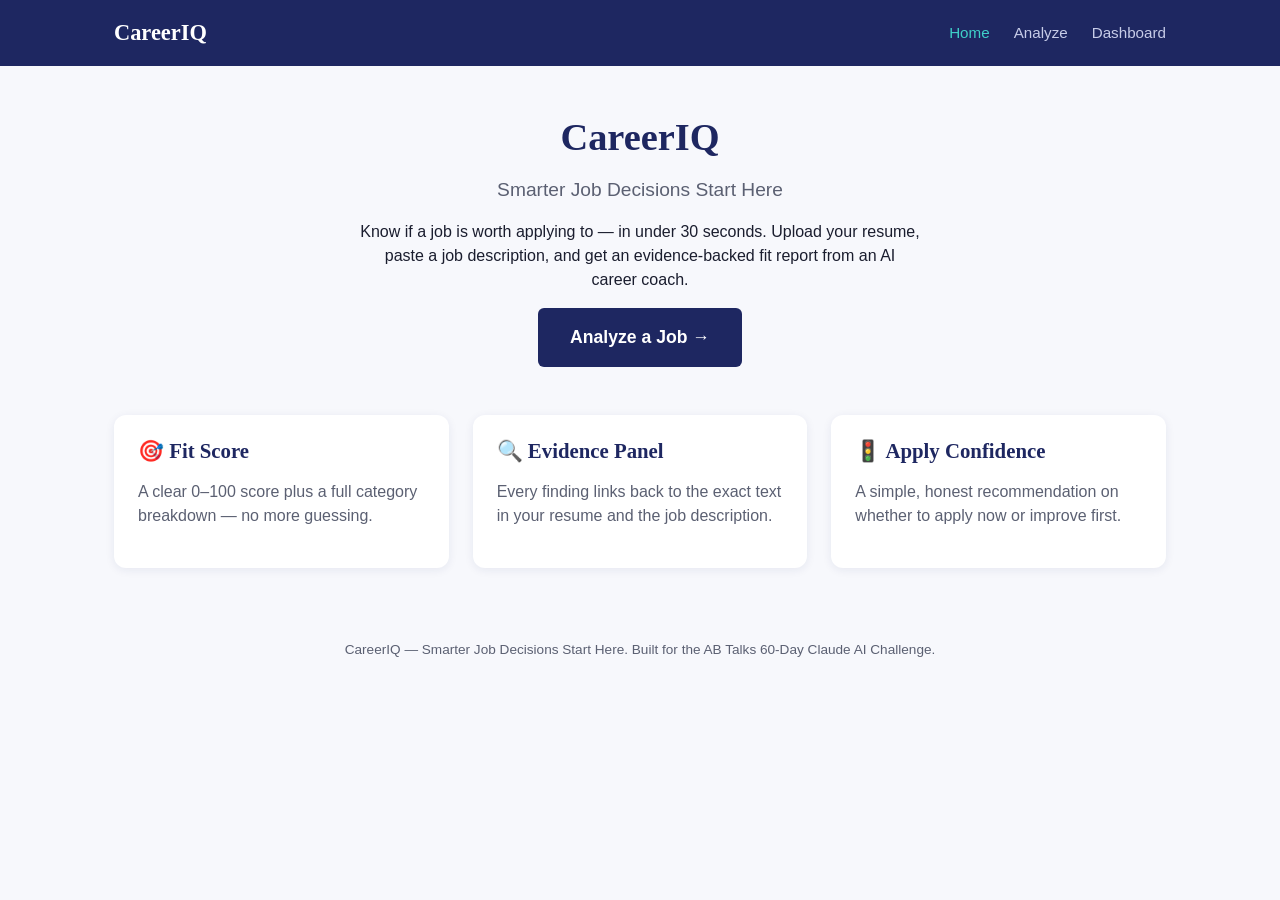
==== index.html @ c7f3021b "Day 3: environment setup, foundation code (design system + shared nav), verified local build" ====
<!DOCTYPE html>
<html lang="en">
<head>
  <meta charset="UTF-8" />
  <meta name="viewport" content="width=device-width, initial-scale=1.0" />
  <title>CareerIQ — Smarter Job Decisions Start Here</title>
  <link rel="stylesheet" href="css/styles.css" />
</head>
<body>

  <!-- Header/footer are injected automatically by js/app.js -->

  <main>
    <section class="section">
      <div class="container text-center">
        <h1>CareerIQ</h1>
        <p class="text-muted" style="font-size: 1.2rem;">Smarter Job Decisions Start Here</p>
        <p style="max-width: 560px; margin: var(--space-3) auto;">
          Know if a job is worth applying to — in under 30 seconds. Upload your resume,
          paste a job description, and get an evidence-backed fit report from an AI career coach.
        </p>
        <a href="analyze.html" class="btn btn-primary" style="font-size: 1.1rem; padding: var(--space-3) var(--space-5);">
          Analyze a Job &rarr;
        </a>
      </div>
    </section>

    <section class="section" style="padding-top: 0;">
      <div class="container">
        <div style="display: grid; grid-template-columns: repeat(auto-fit, minmax(220px, 1fr)); gap: var(--space-4);">
          <div class="card">
            <h3>🎯 Fit Score</h3>
            <p class="text-muted">A clear 0–100 score plus a full category breakdown — no more guessing.</p>
          </div>
          <div class="card">
            <h3>🔍 Evidence Panel</h3>
            <p class="text-muted">Every finding links back to the exact text in your resume and the job description.</p>
          </div>
          <div class="card">
            <h3>🚦 Apply Confidence</h3>
            <p class="text-muted">A simple, honest recommendation on whether to apply now or improve first.</p>
          </div>
        </div>
      </div>
    </section>
  </main>

  <script src="js/app.js"></script>
</body>
</html>
---- css/styles.css ----
/* =========================================================
   CareerIQ — Global Design System
   Single source of visual truth for all pages.
   ========================================================= */

/* ---------- 1. Design Tokens (CSS Variables) ---------- */
:root {
  /* Brand palette (matches PRD/Pitch Deck identity) */
  --color-navy: #1E2761;
  --color-navy-light: #2A3578;
  --color-cyan: #3FD0C9;
  --color-gold: #F9E795;
  --color-coral: #F96167;
  --color-orange: #F9A03F;

  /* Score / tier colors (used consistently across report, dashboard, compare) */
  --tier-green: #2FBF71;
  --tier-yellow: #F5C242;
  --tier-orange: #F9A03F;
  --tier-red: #E8544E;

  /* Neutrals */
  --color-white: #FFFFFF;
  --color-bg: #F7F8FC;
  --color-bg-alt: #EFF1F8;
  --color-border: #E1E4EE;
  --color-text: #1A1D2E;
  --color-text-muted: #5B6072;

  /* Typography */
  --font-heading: Georgia, 'Cambria', serif;
  --font-body: -apple-system, 'Segoe UI', Roboto, Helvetica, Arial, sans-serif;

  /* Spacing scale */
  --space-1: 4px;
  --space-2: 8px;
  --space-3: 16px;
  --space-4: 24px;
  --space-5: 32px;
  --space-6: 48px;

  /* Radii & shadows */
  --radius-sm: 6px;
  --radius-md: 12px;
  --radius-lg: 20px;
  --shadow-card: 0 2px 10px rgba(30, 39, 97, 0.08);
  --shadow-card-hover: 0 6px 20px rgba(30, 39, 97, 0.14);

  /* Motion */
  --transition-fast: 180ms ease;
}

/* ---------- 2. Reset & Base ---------- */
* {
  box-sizing: border-box;
}

html, body {
  margin: 0;
  padding: 0;
}

body {
  font-family: var(--font-body);
  background: var(--color-bg);
  color: var(--color-text);
  line-height: 1.5;
  -webkit-font-smoothing: antialiased;
}

h1, h2, h3, h4 {
  font-family: var(--font-heading);
  color: var(--color-navy);
  margin: 0 0 var(--space-3) 0;
  line-height: 1.2;
}

h1 { font-size: 2.4rem; }
h2 { font-size: 1.8rem; }
h3 { font-size: 1.3rem; }

p { margin: 0 0 var(--space-3) 0; }

a {
  color: var(--color-navy);
  text-decoration: none;
}

textarea, input {
  font-family: var(--font-body);
  font-size: 1rem;
}

/* ---------- 3. Layout Helpers ---------- */
.container {
  max-width: 1100px;
  margin: 0 auto;
  padding: 0 var(--space-4);
}

.section {
  padding: var(--space-6) 0;
}

/* ---------- 4. Navigation ---------- */
.site-header {
  background: var(--color-navy);
  padding: var(--space-3) 0;
}

.site-header .container {
  display: flex;
  align-items: center;
  justify-content: space-between;
}

.site-logo {
  color: var(--color-white);
  font-family: var(--font-heading);
  font-size: 1.4rem;
  font-weight: bold;
  text-decoration: none;
}

.site-nav {
  display: flex;
  gap: var(--space-4);
  list-style: none;
  margin: 0;
  padding: 0;
}

.site-nav a {
  color: #C7CCE8;
  font-size: 0.95rem;
  font-weight: 500;
  transition: color var(--transition-fast);
}

.site-nav a:hover,
.site-nav a.active {
  color: var(--color-cyan);
}

/* Mobile nav toggle (hidden by default, shown under 640px) */
.nav-toggle {
  display: none;
  background: none;
  border: none;
  color: var(--color-white);
  font-size: 1.5rem;
  cursor: pointer;
}

@media (max-width: 640px) {
  .nav-toggle { display: block; }

  .site-nav {
    display: none;
    flex-direction: column;
    gap: var(--space-2);
    position: absolute;
    top: 60px;
    right: var(--space-3);
    background: var(--color-navy-light);
    padding: var(--space-3);
    border-radius: var(--radius-sm);
  }

  .site-nav.open { display: flex; }
}

/* ---------- 5. Buttons ---------- */
.btn {
  display: inline-block;
  font-size: 1rem;
  font-weight: 600;
  padding: var(--space-2) var(--space-4);
  border-radius: var(--radius-sm);
  border: none;
  cursor: pointer;
  transition: transform var(--transition-fast), box-shadow var(--transition-fast), opacity var(--transition-fast);
}

.btn:disabled {
  opacity: 0.5;
  cursor: not-allowed;
}

.btn-primary {
  background: var(--color-navy);
  color: var(--color-white);
}

.btn-primary:hover:not(:disabled) {
  box-shadow: var(--shadow-card-hover);
  transform: translateY(-1px);
}

.btn-secondary {
  background: var(--color-white);
  color: var(--color-navy);
  border: 1px solid var(--color-border);
}

.btn-secondary:hover:not(:disabled) {
  border-color: var(--color-navy);
}

.btn-danger {
  background: var(--color-white);
  color: var(--tier-red);
  border: 1px solid var(--tier-red);
}

/* ---------- 6. Cards ---------- */
.card {
  background: var(--color-white);
  border-radius: var(--radius-md);
  box-shadow: var(--shadow-card);
  padding: var(--space-4);
}

.card-flat {
  background: var(--color-bg-alt);
  border-radius: var(--radius-md);
  padding: var(--space-4);
}

/* ---------- 7. Badges (score tiers & mode indicators) ---------- */
.badge {
  display: inline-flex;
  align-items: center;
  gap: var(--space-1);
  font-size: 0.8rem;
  font-weight: 700;
  padding: var(--space-1) var(--space-3);
  border-radius: 999px;
}

.badge-success { background: rgba(47, 191, 113, 0.15); color: var(--tier-green); }
.badge-warning { background: rgba(245, 194, 66, 0.18); color: #9A7B00; }
.badge-orange  { background: rgba(249, 160, 63, 0.18); color: #A65E00; }
.badge-danger  { background: rgba(232, 84, 78, 0.15); color: var(--tier-red); }
.badge-neutral { background: var(--color-bg-alt); color: var(--color-text-muted); }

/* ---------- 8. Forms ---------- */
textarea, input[type="text"] {
  width: 100%;
  padding: var(--space-3);
  border: 1px solid var(--color-border);
  border-radius: var(--radius-sm);
  background: var(--color-white);
  resize: vertical;
}

textarea:focus, input[type="text"]:focus {
  outline: 2px solid var(--color-cyan);
  outline-offset: 1px;
}

/* ---------- 9. Footer ---------- */
.site-footer {
  padding: var(--space-4) 0;
  text-align: center;
  color: var(--color-text-muted);
  font-size: 0.85rem;
}

/* ---------- 10. Utility Classes ---------- */
.text-center { text-align: center; }
.text-muted { color: var(--color-text-muted); }
.mt-1 { margin-top: var(--space-1); }
.mt-2 { margin-top: var(--space-2); }
.mt-3 { margin-top: var(--space-3); }
.mt-4 { margin-top: var(--space-4); }
.hidden { display: none !important; }
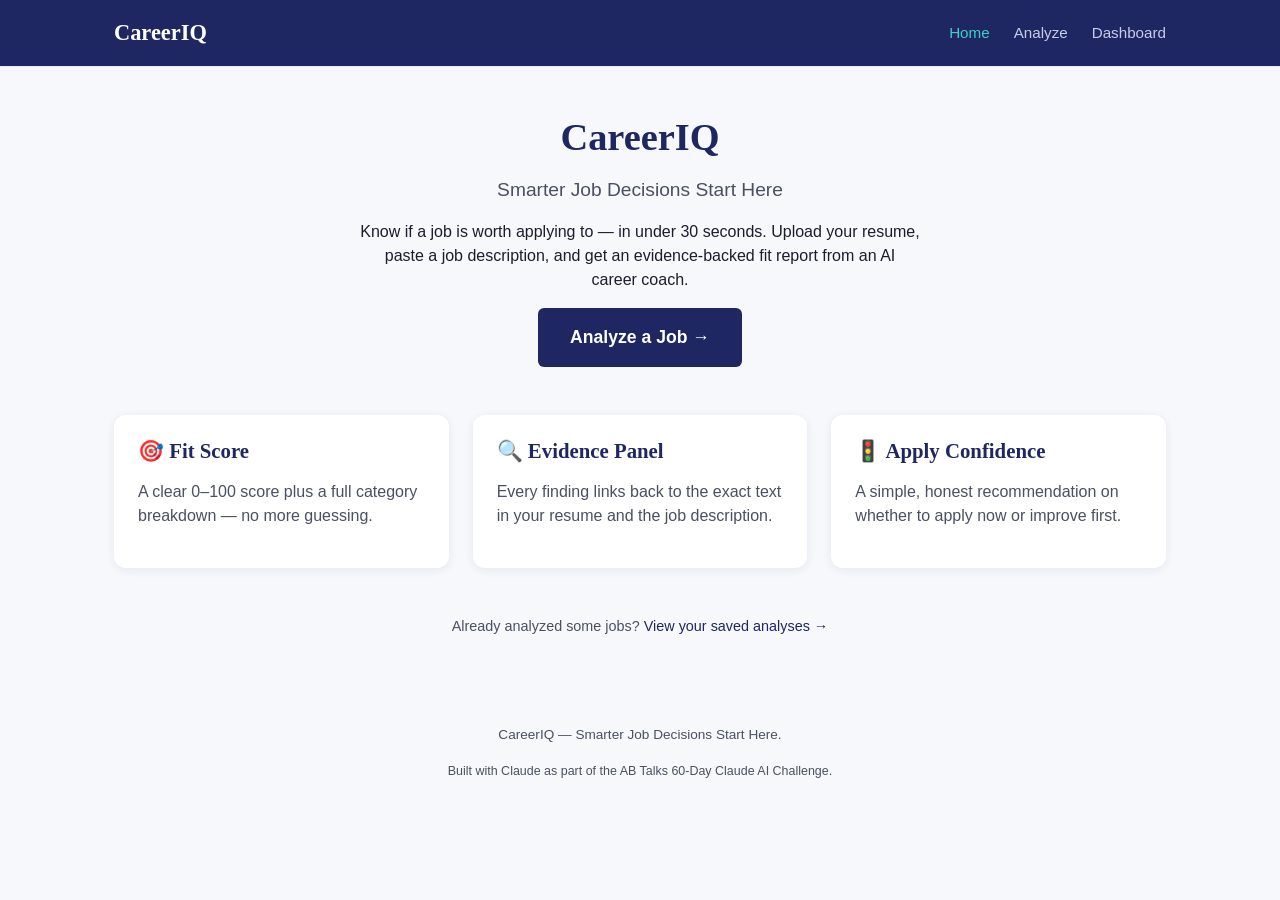
==== commit 6b54b417: "Day 7: save/dashboard feature with storage layer, senior UI/UX polish pass" ====
--- a/index.html
+++ b/index.html
@@ -3,6 +3,7 @@
 <head>
   <meta charset="UTF-8" />
   <meta name="viewport" content="width=device-width, initial-scale=1.0" />
+  <meta name="description" content="CareerIQ analyzes your resume against a job description and tells you if it's worth applying — in under 30 seconds." />
   <title>CareerIQ — Smarter Job Decisions Start Here</title>
   <link rel="stylesheet" href="css/styles.css" />
 </head>
@@ -29,18 +30,26 @@
       <div class="container">
         <div style="display: grid; grid-template-columns: repeat(auto-fit, minmax(220px, 1fr)); gap: var(--space-4);">
           <div class="card">
-            <h3>🎯 Fit Score</h3>
+            <h3><span aria-hidden="true">🎯</span> Fit Score</h3>
             <p class="text-muted">A clear 0–100 score plus a full category breakdown — no more guessing.</p>
           </div>
           <div class="card">
-            <h3>🔍 Evidence Panel</h3>
+            <h3><span aria-hidden="true">🔍</span> Evidence Panel</h3>
             <p class="text-muted">Every finding links back to the exact text in your resume and the job description.</p>
           </div>
           <div class="card">
-            <h3>🚦 Apply Confidence</h3>
+            <h3><span aria-hidden="true">🚦</span> Apply Confidence</h3>
             <p class="text-muted">A simple, honest recommendation on whether to apply now or improve first.</p>
           </div>
         </div>
+      </div>
+    </section>
+
+    <section class="section" style="padding-top: 0;">
+      <div class="container text-center">
+        <p class="text-muted" style="font-size: 0.9rem;">
+          Already analyzed some jobs? <a href="dashboard.html">View your saved analyses &rarr;</a>
+        </p>
       </div>
     </section>
   </main>
--- a/css/styles.css
+++ b/css/styles.css
@@ -25,7 +25,7 @@
   --color-bg-alt: #EFF1F8;
   --color-border: #E1E4EE;
   --color-text: #1A1D2E;
-  --color-text-muted: #5B6072;
+  --color-text-muted: #4A5062;
 
   /* Typography */
   --font-heading: Georgia, 'Cambria', serif;
@@ -213,6 +213,16 @@
   border: 1px solid var(--tier-red);
 }
 
+.btn-link {
+  background: none;
+  border: none;
+  color: var(--color-navy);
+  text-decoration: underline;
+  cursor: pointer;
+  font-size: 0.9rem;
+  padding: 0;
+}
+
 /* ---------- 6. Cards ---------- */
 .card {
   background: var(--color-white);
@@ -275,3 +285,740 @@
 .mt-3 { margin-top: var(--space-3); }
 .mt-4 { margin-top: var(--space-4); }
 .hidden { display: none !important; }
+
+/* =========================================================
+   Day 4 additions — Resume upload, review, and JD input
+   ========================================================= */
+
+/* ---------- 11. Step Layout ---------- */
+.step {
+  margin-bottom: var(--space-5);
+}
+
+.step-label {
+  display: inline-block;
+  background: var(--color-navy);
+  color: var(--color-white);
+  font-size: 0.8rem;
+  font-weight: 700;
+  padding: 2px var(--space-2);
+  border-radius: var(--radius-sm);
+  margin-bottom: var(--space-2);
+}
+
+/* ---------- 12. PDF Upload Dropzone ---------- */
+.dropzone {
+  border: 2px dashed var(--color-border);
+  border-radius: var(--radius-md);
+  background: var(--color-white);
+  padding: var(--space-5);
+  text-align: center;
+  cursor: pointer;
+  transition: border-color var(--transition-fast), background var(--transition-fast);
+}
+
+.dropzone:hover,
+.dropzone.dragover {
+  border-color: var(--color-cyan);
+  background: rgba(63, 208, 201, 0.06);
+}
+
+.dropzone-icon {
+  font-size: 2rem;
+  margin-bottom: var(--space-2);
+}
+
+.dropzone-text {
+  font-weight: 600;
+  margin-bottom: var(--space-1);
+}
+
+.dropzone input[type="file"] {
+  display: none;
+}
+
+/* ---------- 13. Resume Review State ---------- */
+.resume-status {
+  display: flex;
+  align-items: center;
+  gap: var(--space-2);
+  margin-bottom: var(--space-2);
+  font-size: 0.9rem;
+  color: var(--tier-green);
+  font-weight: 600;
+}
+
+.resume-status.error {
+  color: var(--tier-red);
+}
+
+#resumeTextArea {
+  min-height: 220px;
+}
+
+#jdTextArea {
+  min-height: 180px;
+}
+
+.char-counter {
+  text-align: right;
+  font-size: 0.8rem;
+  color: var(--color-text-muted);
+  margin-top: var(--space-1);
+}
+
+.char-counter.valid {
+  color: var(--tier-green);
+}
+
+/* ---------- 14. Alerts (parse errors, validation messages) ---------- */
+.alert {
+  padding: var(--space-3);
+  border-radius: var(--radius-sm);
+  font-size: 0.9rem;
+  margin-bottom: var(--space-3);
+}
+
+.alert-error {
+  background: rgba(232, 84, 78, 0.1);
+  color: #A32E29;
+  border: 1px solid rgba(232, 84, 78, 0.3);
+}
+
+.alert-info {
+  background: rgba(63, 208, 201, 0.1);
+  color: #1A6E68;
+  border: 1px solid rgba(63, 208, 201, 0.3);
+}
+
+/* ---------- 15. Analyze Action Bar ---------- */
+.analyze-bar {
+  text-align: center;
+  margin-top: var(--space-5);
+}
+
+.analyze-bar .btn-primary {
+  font-size: 1.1rem;
+  padding: var(--space-3) var(--space-5);
+}
+
+.analyze-hint {
+  margin-top: var(--space-2);
+  font-size: 0.85rem;
+  color: var(--color-text-muted);
+}
+
+/* =========================================================
+   Day 6 additions — Report UI, offline banner, footer note
+   ========================================================= */
+
+/* ---------- 16. Report Container ---------- */
+.report {
+  margin-top: var(--space-4);
+}
+
+.report-hero-row {
+  display: flex;
+  flex-wrap: wrap;
+  gap: var(--space-4);
+  align-items: center;
+}
+
+.report-hero-side {
+  flex: 1;
+  min-width: 240px;
+  display: flex;
+  flex-direction: column;
+  gap: var(--space-3);
+}
+
+/* ---------- 17. Score Hero ---------- */
+.score-hero {
+  text-align: center;
+  padding: var(--space-4) var(--space-5);
+  border-radius: var(--radius-lg);
+  min-width: 180px;
+}
+
+.score-hero-number {
+  font-family: var(--font-heading);
+  font-size: 3.2rem;
+  font-weight: bold;
+  line-height: 1;
+}
+
+.score-hero-label {
+  font-size: 0.85rem;
+  color: var(--color-text-muted);
+  margin-top: var(--space-1);
+}
+
+.score-hero-success { background: rgba(47, 191, 113, 0.12); }
+.score-hero-success .score-hero-number { color: var(--tier-green); }
+
+.score-hero-warning { background: rgba(245, 194, 66, 0.15); }
+.score-hero-warning .score-hero-number { color: #9A7B00; }
+
+.score-hero-orange { background: rgba(249, 160, 63, 0.15); }
+.score-hero-orange .score-hero-number { color: #A65E00; }
+
+.score-hero-danger { background: rgba(232, 84, 78, 0.12); }
+.score-hero-danger .score-hero-number { color: var(--tier-red); }
+
+/* ---------- 18. Apply Confidence Meter ---------- */
+.confidence-meter {
+  width: 100%;
+}
+
+.confidence-track {
+  display: flex;
+  gap: 4px;
+  height: 10px;
+  border-radius: 999px;
+  overflow: hidden;
+  margin-bottom: var(--space-2);
+}
+
+.confidence-segment {
+  flex: 1;
+  opacity: 0.25;
+}
+
+.confidence-segment.active {
+  opacity: 1;
+}
+
+.confidence-danger { background: var(--tier-red); }
+.confidence-orange { background: var(--tier-orange); }
+.confidence-warning { background: var(--tier-yellow); }
+.confidence-success { background: var(--tier-green); }
+
+.confidence-readout {
+  margin-top: var(--space-1);
+}
+
+/* ---------- 19. Next Action Card ---------- */
+.next-action-card {
+  background: var(--color-bg-alt);
+  border-radius: var(--radius-sm);
+  padding: var(--space-3);
+}
+
+.next-action-label {
+  font-size: 1.1rem;
+  font-weight: 700;
+  color: var(--color-navy);
+  margin-top: var(--space-1);
+}
+
+/* ---------- 20. Category Breakdown Chart (CSS bars, no chart lib needed) ---------- */
+.category-chart {
+  display: flex;
+  flex-direction: column;
+  gap: var(--space-2);
+}
+
+.category-row {
+  display: grid;
+  grid-template-columns: 140px 1fr 36px;
+  align-items: center;
+  gap: var(--space-2);
+  font-size: 0.9rem;
+}
+
+.category-label {
+  color: var(--color-text-muted);
+}
+
+.category-bar-track {
+  background: var(--color-bg-alt);
+  border-radius: 999px;
+  height: 10px;
+  overflow: hidden;
+}
+
+.category-bar-fill {
+  height: 100%;
+  border-radius: 999px;
+  transition: width 400ms ease;
+}
+
+.category-bar-success { background: var(--tier-green); }
+.category-bar-warning { background: var(--tier-yellow); }
+.category-bar-orange  { background: var(--tier-orange); }
+.category-bar-danger  { background: var(--tier-red); }
+
+.category-value {
+  font-weight: 700;
+  text-align: right;
+  color: var(--color-navy);
+}
+
+/* ---------- 21. Findings (Strengths / Gaps / Eligibility) ---------- */
+.findings-grid {
+  display: grid;
+  grid-template-columns: 1fr 1fr;
+  gap: var(--space-4);
+}
+
+@media (max-width: 640px) {
+  .findings-grid { grid-template-columns: 1fr; }
+  .category-row { grid-template-columns: 100px 1fr 32px; }
+}
+
+.finding-item {
+  padding: var(--space-2) var(--space-3);
+  border-radius: var(--radius-sm);
+  margin-bottom: var(--space-2);
+  font-size: 0.92rem;
+}
+
+.finding-strength {
+  background: rgba(47, 191, 113, 0.08);
+}
+
+.finding-gap {
+  background: rgba(245, 194, 66, 0.1);
+}
+
+.finding-blocker {
+  background: rgba(232, 84, 78, 0.1);
+}
+
+.finding-point {
+  display: flex;
+  align-items: center;
+  gap: var(--space-2);
+  flex-wrap: wrap;
+}
+
+.finding-list {
+  margin: 0;
+  padding-left: var(--space-4);
+}
+
+.finding-list li {
+  margin-bottom: var(--space-1);
+}
+
+/* ---------- 22. Evidence Panel ---------- */
+.evidence-toggle {
+  background: none;
+  border: none;
+  color: var(--color-navy);
+  font-size: 0.8rem;
+  text-decoration: underline;
+  cursor: pointer;
+  padding: var(--space-1) 0 0 0;
+}
+
+.evidence-panel {
+  margin-top: var(--space-1);
+  padding: var(--space-2);
+  background: var(--color-white);
+  border-left: 3px solid var(--color-cyan);
+  border-radius: 4px;
+  font-size: 0.85rem;
+}
+
+.evidence-quote {
+  font-style: italic;
+  color: var(--color-text-muted);
+  margin-bottom: var(--space-1);
+}
+
+.evidence-source {
+  font-style: normal;
+  font-weight: 600;
+  color: var(--color-text);
+  margin-right: 4px;
+}
+
+/* ---------- 23. Why Good Fit Card ---------- */
+.why-good-fit-card {
+  background: linear-gradient(135deg, rgba(63, 208, 201, 0.08), rgba(249, 231, 149, 0.12));
+  border-radius: var(--radius-md);
+  padding: var(--space-4);
+}
+
+/* ---------- 24. AI Reasoning Panel ---------- */
+.reasoning-panel {
+  border: 1px solid var(--color-border);
+  border-radius: var(--radius-sm);
+  padding: var(--space-3);
+}
+
+.reasoning-panel summary {
+  cursor: pointer;
+  font-weight: 600;
+  color: var(--color-navy);
+}
+
+.reasoning-content {
+  margin-top: var(--space-3);
+}
+
+.reasoning-item {
+  margin-bottom: var(--space-3);
+  padding-bottom: var(--space-3);
+  border-bottom: 1px solid var(--color-border);
+}
+
+.reasoning-item:last-child {
+  border-bottom: none;
+  margin-bottom: 0;
+  padding-bottom: 0;
+}
+
+.reasoning-conclusion {
+  font-weight: 600;
+  display: flex;
+  align-items: center;
+  gap: var(--space-2);
+  flex-wrap: wrap;
+  margin-bottom: var(--space-1);
+}
+
+.reasoning-explanation {
+  font-size: 0.9rem;
+}
+
+/* ---------- 25. Offline / Reconnect Banner ---------- */
+.reconnect-banner {
+  background: rgba(63, 208, 201, 0.1);
+  border: 1px solid rgba(63, 208, 201, 0.3);
+  border-radius: var(--radius-sm);
+  padding: var(--space-2) var(--space-3);
+  font-size: 0.85rem;
+  margin-bottom: var(--space-3);
+  display: flex;
+  justify-content: space-between;
+  align-items: center;
+  gap: var(--space-2);
+  flex-wrap: wrap;
+}
+
+/* ---------- 26. Challenge Footer Note ---------- */
+.challenge-footer-note {
+  font-size: 0.78rem;
+  color: var(--color-text-muted);
+  margin-top: var(--space-1);
+}
+
+/* =========================================================
+   Day 7 additions — Two-col inputs, dashboard cards, status pills
+   ========================================================= */
+
+/* ---------- 27. Two-Column Inputs (Company / Job Title) ---------- */
+.two-col-inputs {
+  display: grid;
+  grid-template-columns: 1fr 1fr;
+  gap: var(--space-3);
+}
+
+@media (max-width: 640px) {
+  .two-col-inputs { grid-template-columns: 1fr; }
+}
+
+/* ---------- 28. Dashboard Page Header ---------- */
+.dashboard-header {
+  display: flex;
+  justify-content: space-between;
+  align-items: center;
+  flex-wrap: wrap;
+  gap: var(--space-2);
+  margin-bottom: var(--space-4);
+}
+
+.dashboard-actions {
+  display: flex;
+  gap: var(--space-2);
+}
+
+/* ---------- 29. Dashboard Card Grid ---------- */
+.dashboard-grid {
+  display: grid;
+  grid-template-columns: repeat(auto-fill, minmax(300px, 1fr));
+  gap: var(--space-3);
+}
+
+.job-card {
+  background: var(--color-white);
+  border-radius: var(--radius-md);
+  box-shadow: var(--shadow-card);
+  padding: var(--space-4);
+  transition: box-shadow var(--transition-fast);
+}
+
+.job-card:hover {
+  box-shadow: var(--shadow-card-hover);
+}
+
+.job-card-top {
+  display: flex;
+  justify-content: space-between;
+  align-items: flex-start;
+  gap: var(--space-2);
+}
+
+.job-card-company {
+  font-family: var(--font-heading);
+  font-weight: bold;
+  font-size: 1.1rem;
+  color: var(--color-navy);
+}
+
+.job-card-title {
+  color: var(--color-text-muted);
+  font-size: 0.9rem;
+  margin-top: 2px;
+}
+
+.job-card-score {
+  font-family: var(--font-heading);
+  font-weight: bold;
+  font-size: 1.6rem;
+  text-align: center;
+  min-width: 50px;
+}
+
+.job-card-date {
+  font-size: 0.78rem;
+  color: var(--color-text-muted);
+  margin-top: var(--space-2);
+}
+
+.job-card-status-row {
+  display: flex;
+  justify-content: space-between;
+  align-items: center;
+  margin-top: var(--space-3);
+  gap: var(--space-2);
+  flex-wrap: wrap;
+}
+
+.status-select {
+  font-size: 0.85rem;
+  padding: 4px var(--space-2);
+  border-radius: var(--radius-sm);
+  border: 1px solid var(--color-border);
+  background: var(--color-white);
+  width: auto;
+}
+
+.job-card-actions {
+  display: flex;
+  gap: var(--space-2);
+  margin-top: var(--space-3);
+}
+
+.job-card-actions .btn {
+  font-size: 0.85rem;
+  padding: 6px var(--space-3);
+}
+
+/* ---------- 30. Checkbox Selection for Comparison (used starting Day 9) ---------- */
+.job-card-select {
+  display: flex;
+  align-items: center;
+  gap: var(--space-2);
+}
+
+/* ---------- 31. Empty State ---------- */
+.empty-state {
+  text-align: center;
+  padding: var(--space-6) var(--space-4);
+  color: var(--color-text-muted);
+}
+
+.empty-state-icon {
+  font-size: 3rem;
+  margin-bottom: var(--space-2);
+}
+
+/* ---------- 32. Confirmation Modal ---------- */
+.modal-backdrop {
+  position: fixed;
+  inset: 0;
+  background: rgba(26, 29, 46, 0.5);
+  display: flex;
+  align-items: center;
+  justify-content: center;
+  z-index: 1000;
+}
+
+.modal-box {
+  background: var(--color-white);
+  border-radius: var(--radius-md);
+  padding: var(--space-4);
+  max-width: 380px;
+  width: 90%;
+  text-align: center;
+}
+
+.modal-actions {
+  display: flex;
+  gap: var(--space-2);
+  justify-content: center;
+  margin-top: var(--space-3);
+}
+
+/* =========================================================
+   Day 7 — Senior UI/UX Polish Pass
+   ========================================================= */
+
+/* ---------- 33. Accessibility: Focus States & Skip Link ---------- */
+a:focus-visible,
+button:focus-visible,
+input:focus-visible,
+textarea:focus-visible,
+select:focus-visible,
+[tabindex]:focus-visible {
+  outline: 2px solid var(--color-cyan);
+  outline-offset: 2px;
+  border-radius: 4px;
+}
+
+.skip-link {
+  position: absolute;
+  left: -9999px;
+  top: 0;
+  background: var(--color-white);
+  color: var(--color-navy);
+  padding: var(--space-2) var(--space-3);
+  z-index: 2000;
+  border-radius: 0 0 var(--radius-sm) 0;
+  font-weight: 600;
+}
+
+.skip-link:focus {
+  left: 0;
+}
+
+/* ---------- 34. Sticky Header with Scroll Depth ---------- */
+.site-header {
+  position: sticky;
+  top: 0;
+  z-index: 100;
+  box-shadow: 0 1px 0 rgba(0, 0, 0, 0.06);
+}
+
+/* ---------- 35. Motion Refinements ---------- */
+.btn {
+  transition: transform 150ms ease, box-shadow 150ms ease, opacity 150ms ease, background-color 150ms ease;
+}
+
+.btn:active:not(:disabled) {
+  transform: scale(0.97);
+}
+
+.job-card,
+.card {
+  transition: box-shadow 200ms ease, transform 200ms ease;
+}
+
+.job-card:hover {
+  transform: translateY(-2px);
+}
+
+.report {
+  animation: fadeInUp 420ms ease both;
+}
+
+@keyframes fadeInUp {
+  from { opacity: 0; transform: translateY(8px); }
+  to { opacity: 1; transform: translateY(0); }
+}
+
+@media (prefers-reduced-motion: reduce) {
+  * {
+    animation-duration: 0.001ms !important;
+    transition-duration: 0.001ms !important;
+  }
+}
+
+/* ---------- 36. Loading Spinner ---------- */
+.spinner {
+  display: inline-block;
+  width: 20px;
+  height: 20px;
+  border: 3px solid rgba(30, 39, 97, 0.15);
+  border-top-color: var(--color-navy);
+  border-radius: 50%;
+  animation: spin 700ms linear infinite;
+  vertical-align: middle;
+  margin-right: var(--space-2);
+}
+
+@keyframes spin {
+  to { transform: rotate(360deg); }
+}
+
+.loading-row {
+  display: flex;
+  align-items: center;
+  justify-content: center;
+  gap: var(--space-2);
+}
+
+/* ---------- 37. Refined Dropzone Micro-interaction ---------- */
+.dropzone {
+  transition: border-color 200ms ease, background 200ms ease, transform 150ms ease;
+}
+
+.dropzone:active {
+  transform: scale(0.995);
+}
+
+/* ---------- 38. Card Section Spacing Rhythm ---------- */
+.report h3 {
+  margin-bottom: var(--space-2);
+}
+
+.report > .badge {
+  margin-bottom: var(--space-1);
+}
+
+/* ---------- 39. Modal Accessibility Polish ---------- */
+.modal-box {
+  animation: modalIn 200ms ease both;
+}
+
+@keyframes modalIn {
+  from { opacity: 0; transform: scale(0.96); }
+  to { opacity: 1; transform: scale(1); }
+}
+
+/* ---------- 40. Improved Empty State ---------- */
+.empty-state {
+  background: var(--color-white);
+  border-radius: var(--radius-lg);
+  border: 1px dashed var(--color-border);
+}
+
+/* ---------- 41. Table-like Alignment Fix for Small Screens ---------- */
+@media (max-width: 480px) {
+  .score-hero { min-width: 140px; padding: var(--space-3) var(--space-4); }
+  .score-hero-number { font-size: 2.4rem; }
+  h1 { font-size: 1.9rem; }
+  .container { padding: 0 var(--space-3); }
+}
+
+/* ---------- 42. Disabled Button Cursor Consistency ---------- */
+.btn:disabled {
+  cursor: not-allowed;
+  transform: none !important;
+}
+
+/* ---------- 43. Visually-Hidden Utility (for screen-reader-only text) ---------- */
+.visually-hidden {
+  position: absolute;
+  width: 1px;
+  height: 1px;
+  padding: 0;
+  margin: -1px;
+  overflow: hidden;
+  clip: rect(0, 0, 0, 0);
+  white-space: nowrap;
+  border: 0;
+}
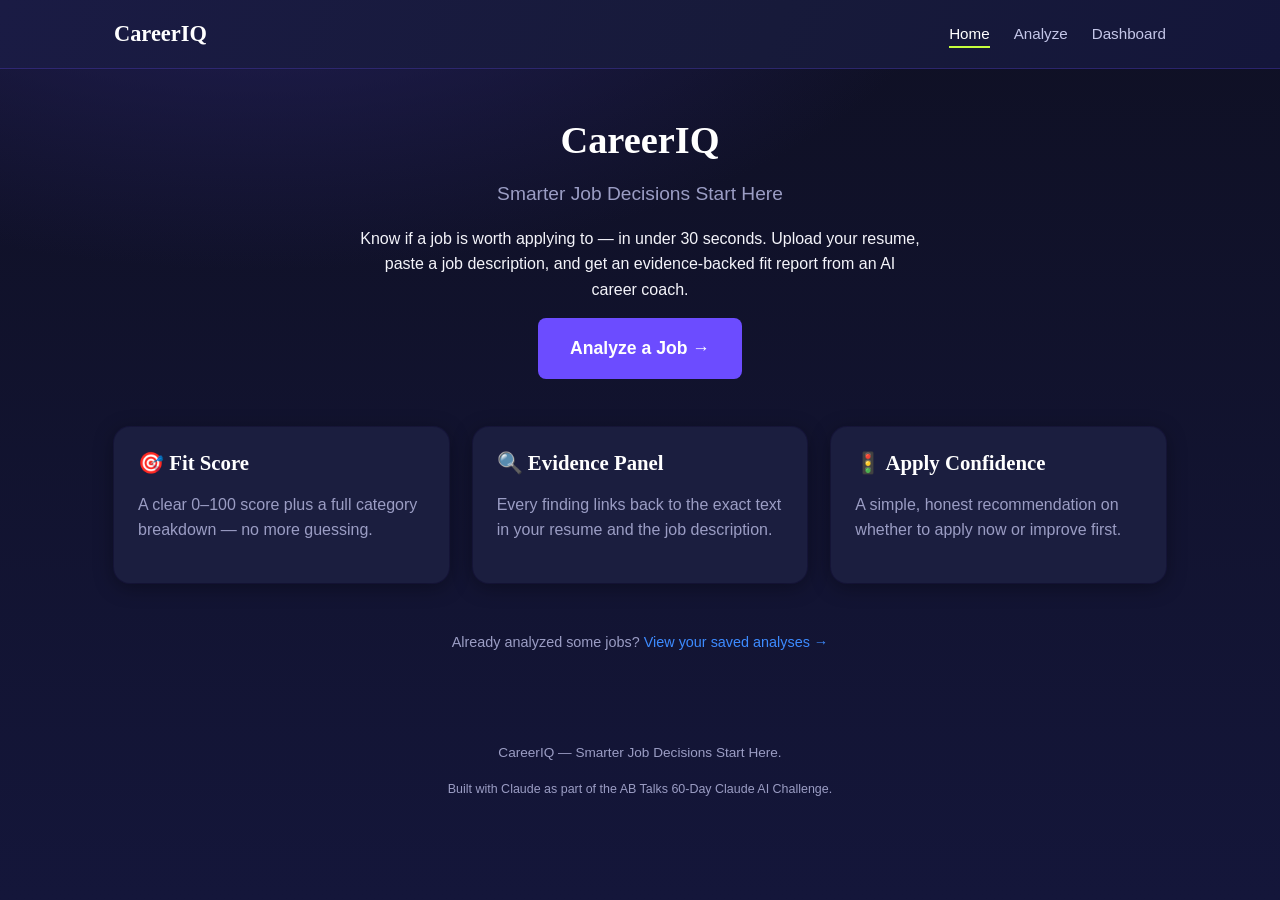
==== commit 0471f59f: "Day 9: release readiness — SEO metadata, favicon, 404 page, full README" ====
--- a/index.html
+++ b/index.html
@@ -3,7 +3,20 @@
 <head>
   <meta charset="UTF-8" />
   <meta name="viewport" content="width=device-width, initial-scale=1.0" />
-  <meta name="description" content="CareerIQ analyzes your resume against a job description and tells you if it's worth applying — in under 30 seconds." />
+  <meta name="description" content="CareerIQ analyzes your resume against a job description and tells you if it's worth applying — in under 30 seconds, with AI-powered evidence-backed insights." />
+  <meta name="theme-color" content="#0B0E2E" />
+  <link rel="icon" type="image/svg+xml" href="assets/icons/favicon.svg" />
+
+  <meta property="og:type" content="website" />
+  <meta property="og:title" content="CareerIQ — Smarter Job Decisions Start Here" />
+  <meta property="og:description" content="Know if a job is worth applying to — in under 30 seconds. AI-powered resume-vs-job-description fit analysis with evidence-backed insights." />
+  <meta property="og:url" content="https://ananyasingla529-bit.github.io/CareerIQ/" />
+  <meta property="og:site_name" content="CareerIQ" />
+
+  <meta name="twitter:card" content="summary" />
+  <meta name="twitter:title" content="CareerIQ — Smarter Job Decisions Start Here" />
+  <meta name="twitter:description" content="Know if a job is worth applying to — in under 30 seconds. AI-powered resume-vs-job-description fit analysis." />
+
   <title>CareerIQ — Smarter Job Decisions Start Here</title>
   <link rel="stylesheet" href="css/styles.css" />
 </head>
--- a/css/styles.css
+++ b/css/styles.css
@@ -5,27 +5,34 @@
 
 /* ---------- 1. Design Tokens (CSS Variables) ---------- */
 :root {
-  /* Brand palette (matches PRD/Pitch Deck identity) */
-  --color-navy: #1E2761;
-  --color-navy-light: #2A3578;
-  --color-cyan: #3FD0C9;
-  --color-gold: #F9E795;
-  --color-coral: #F96167;
-  --color-orange: #F9A03F;
-
-  /* Score / tier colors (used consistently across report, dashboard, compare) */
-  --tier-green: #2FBF71;
-  --tier-yellow: #F5C242;
-  --tier-orange: #F9A03F;
-  --tier-red: #E8544E;
-
-  /* Neutrals */
-  --color-white: #FFFFFF;
-  --color-bg: #F7F8FC;
-  --color-bg-alt: #EFF1F8;
-  --color-border: #E1E4EE;
-  --color-text: #1A1D2E;
-  --color-text-muted: #4A5062;
+  /* Brand palette */
+  --color-navy: #6C4CFF;          /* Electric Indigo — primary buttons, focus */
+  --color-navy-light: #8B70FF;    /* Brighter Electric Indigo — hover */
+  --color-navy-dark: #4B2FE0;     /* Dark Indigo — pressed */
+  --color-cyan: #C6FF3D;          /* Neon Lime — accent, used sparingly */
+  --color-electric-blue: #3D8BFF; /* Links */
+  --color-electric-cyan: #4DE8FF; /* Link hover */
+  --color-gold: #FFC94D;          /* Amber — average score / warning */
+  --color-coral: #FF4D5E;         /* Crimson Red — poor score / error */
+  --color-orange: #FFC94D;
+
+  /* Score / tier colors */
+  --tier-green: #C6FF3D;          /* Excellent 85-100 = Neon Lime */
+  --tier-yellow: #22C55E;         /* Good 70-84 = Emerald Green (kept distinct from lime) */
+  --tier-orange: #FFC94D;         /* Average 50-69 = Amber */
+  --tier-red: #FF4D5E;            /* Poor <50 = Crimson Red */
+
+  /* Backgrounds & surfaces (dark theme) */
+  --color-bg: #0F1024;            /* Deep Indigo page base */
+  --color-bg-alt: #171A3A;        /* Midnight Navy — secondary surface */
+  --color-surface: #1B1E3F;       /* Dark Slate — cards/panels */
+  --color-surface-2: #232752;     /* Charcoal Indigo — inputs, nested surfaces */
+  --color-white: #FFFFFF;         /* Headings */
+  --color-border: #33366B;        /* Slate Gray */
+  --color-text: #F4F4FA;          /* Body text (Soft Gray/White) */
+  --color-text-muted: #9B9DC4;    /* Cool Gray — muted text */
+  --color-glow-indigo: rgba(108, 76, 255, 0.35);
+  --color-glow-lime: rgba(198, 255, 61, 0.3);
 
   /* Typography */
   --font-heading: Georgia, 'Cambria', serif;
@@ -40,14 +47,14 @@
   --space-6: 48px;
 
   /* Radii & shadows */
-  --radius-sm: 6px;
-  --radius-md: 12px;
-  --radius-lg: 20px;
-  --shadow-card: 0 2px 10px rgba(30, 39, 97, 0.08);
-  --shadow-card-hover: 0 6px 20px rgba(30, 39, 97, 0.14);
+  --radius-sm: 8px;
+  --radius-md: 16px;
+  --radius-lg: 18px;
+  --shadow-card: 0 4px 20px rgba(0, 0, 0, 0.35), 0 0 0 1px rgba(108, 76, 255, 0.08);
+  --shadow-card-hover: 0 8px 30px rgba(0, 0, 0, 0.45), 0 0 24px var(--color-glow-indigo);
 
   /* Motion */
-  --transition-fast: 180ms ease;
+  --transition-fast: 220ms ease;
 }
 
 /* ---------- 2. Reset & Base ---------- */
@@ -62,15 +69,17 @@
 
 body {
   font-family: var(--font-body);
-  background: var(--color-bg);
+  background: radial-gradient(ellipse 1200px 600px at 20% -10%, #23205A 0%, transparent 60%),
+              linear-gradient(180deg, #0F1024 0%, #14163A 100%);
+  background-attachment: fixed;
   color: var(--color-text);
-  line-height: 1.5;
+  line-height: 1.6;
   -webkit-font-smoothing: antialiased;
 }
 
 h1, h2, h3, h4 {
   font-family: var(--font-heading);
-  color: var(--color-navy);
+  color: var(--color-white);
   margin: 0 0 var(--space-3) 0;
   line-height: 1.2;
 }
@@ -82,8 +91,13 @@
 p { margin: 0 0 var(--space-3) 0; }
 
 a {
-  color: var(--color-navy);
+  color: var(--color-electric-blue);
   text-decoration: none;
+  transition: color var(--transition-fast);
+}
+
+a:hover {
+  color: var(--color-electric-cyan);
 }
 
 textarea, input {
@@ -104,7 +118,8 @@
 
 /* ---------- 4. Navigation ---------- */
 .site-header {
-  background: var(--color-navy);
+  background: linear-gradient(115deg, #1A1B44 0%, #171A3A 60%, #14163A 100%);
+  border-bottom: 1px solid rgba(108, 76, 255, 0.25);
   padding: var(--space-3) 0;
 }
 
@@ -131,15 +146,21 @@
 }
 
 .site-nav a {
-  color: #C7CCE8;
+  color: #C4C6E8;
   font-size: 0.95rem;
   font-weight: 500;
-  transition: color var(--transition-fast);
-}
-
-.site-nav a:hover,
+  padding-bottom: 4px;
+  border-bottom: 2px solid transparent;
+  transition: color var(--transition-fast), border-color var(--transition-fast);
+}
+
+.site-nav a:hover {
+  color: var(--color-white);
+}
+
 .site-nav a.active {
-  color: var(--color-cyan);
+  color: var(--color-white);
+  border-bottom: 2px solid var(--color-cyan);
 }
 
 /* Mobile nav toggle (hidden by default, shown under 640px) */
@@ -198,7 +219,7 @@
 }
 
 .btn-secondary {
-  background: var(--color-white);
+  background: var(--color-surface);
   color: var(--color-navy);
   border: 1px solid var(--color-border);
 }
@@ -208,7 +229,7 @@
 }
 
 .btn-danger {
-  background: var(--color-white);
+  background: var(--color-surface);
   color: var(--tier-red);
   border: 1px solid var(--tier-red);
 }
@@ -225,7 +246,7 @@
 
 /* ---------- 6. Cards ---------- */
 .card {
-  background: var(--color-white);
+  background: var(--color-surface);
   border-radius: var(--radius-md);
   box-shadow: var(--shadow-card);
   padding: var(--space-4);
@@ -248,10 +269,10 @@
   border-radius: 999px;
 }
 
-.badge-success { background: rgba(47, 191, 113, 0.15); color: var(--tier-green); }
-.badge-warning { background: rgba(245, 194, 66, 0.18); color: #9A7B00; }
-.badge-orange  { background: rgba(249, 160, 63, 0.18); color: #A65E00; }
-.badge-danger  { background: rgba(232, 84, 78, 0.15); color: var(--tier-red); }
+.badge-success { background: rgba(34, 197, 94, 0.15); color: var(--tier-green); }
+.badge-warning { background: rgba(250, 204, 21, 0.18); color: #FFD966; }
+.badge-orange  { background: rgba(251, 146, 60, 0.18); color: #FFB366; }
+.badge-danger  { background: rgba(239, 68, 68, 0.15); color: var(--tier-red); }
 .badge-neutral { background: var(--color-bg-alt); color: var(--color-text-muted); }
 
 /* ---------- 8. Forms ---------- */
@@ -260,13 +281,20 @@
   padding: var(--space-3);
   border: 1px solid var(--color-border);
   border-radius: var(--radius-sm);
-  background: var(--color-white);
+  background: var(--color-surface-2);
+  color: var(--color-text);
   resize: vertical;
+  transition: border-color var(--transition-fast), box-shadow var(--transition-fast);
+}
+
+textarea::placeholder, input[type="text"]::placeholder {
+  color: #6B6E9C;
 }
 
 textarea:focus, input[type="text"]:focus {
-  outline: 2px solid var(--color-cyan);
-  outline-offset: 1px;
+  outline: none;
+  border-color: var(--color-navy);
+  box-shadow: 0 0 0 3px var(--color-glow-lime);
 }
 
 /* ---------- 9. Footer ---------- */
@@ -308,19 +336,19 @@
 
 /* ---------- 12. PDF Upload Dropzone ---------- */
 .dropzone {
-  border: 2px dashed var(--color-border);
+  border: 2px dashed var(--color-navy);
   border-radius: var(--radius-md);
-  background: var(--color-white);
+  background: var(--color-surface);
   padding: var(--space-5);
   text-align: center;
   cursor: pointer;
-  transition: border-color var(--transition-fast), background var(--transition-fast);
+  transition: border-color var(--transition-fast), background var(--transition-fast), box-shadow var(--transition-fast);
 }
 
 .dropzone:hover,
 .dropzone.dragover {
   border-color: var(--color-cyan);
-  background: rgba(63, 208, 201, 0.06);
+  background: rgba(198, 255, 61, 0.06);
 }
 
 .dropzone-icon {
@@ -380,15 +408,15 @@
 }
 
 .alert-error {
-  background: rgba(232, 84, 78, 0.1);
-  color: #A32E29;
-  border: 1px solid rgba(232, 84, 78, 0.3);
+  background: rgba(239, 68, 68, 0.1);
+  color: #FF8A8A;
+  border: 1px solid rgba(239, 68, 68, 0.3);
 }
 
 .alert-info {
-  background: rgba(63, 208, 201, 0.1);
-  color: #1A6E68;
-  border: 1px solid rgba(63, 208, 201, 0.3);
+  background: rgba(198, 255, 61, 0.1);
+  color: #D4FF7A;
+  border: 1px solid rgba(198, 255, 61, 0.3);
 }
 
 /* ---------- 15. Analyze Action Bar ---------- */
@@ -453,16 +481,16 @@
   margin-top: var(--space-1);
 }
 
-.score-hero-success { background: rgba(47, 191, 113, 0.12); }
+.score-hero-success { background: rgba(34, 197, 94, 0.12); }
 .score-hero-success .score-hero-number { color: var(--tier-green); }
 
-.score-hero-warning { background: rgba(245, 194, 66, 0.15); }
-.score-hero-warning .score-hero-number { color: #9A7B00; }
-
-.score-hero-orange { background: rgba(249, 160, 63, 0.15); }
-.score-hero-orange .score-hero-number { color: #A65E00; }
-
-.score-hero-danger { background: rgba(232, 84, 78, 0.12); }
+.score-hero-warning { background: rgba(250, 204, 21, 0.15); }
+.score-hero-warning .score-hero-number { color: #FFD966; }
+
+.score-hero-orange { background: rgba(251, 146, 60, 0.15); }
+.score-hero-orange .score-hero-number { color: #FFB366; }
+
+.score-hero-danger { background: rgba(239, 68, 68, 0.12); }
 .score-hero-danger .score-hero-number { color: var(--tier-red); }
 
 /* ---------- 18. Apply Confidence Meter ---------- */
@@ -574,15 +602,15 @@
 }
 
 .finding-strength {
-  background: rgba(47, 191, 113, 0.08);
+  background: rgba(34, 197, 94, 0.08);
 }
 
 .finding-gap {
-  background: rgba(245, 194, 66, 0.1);
+  background: rgba(250, 204, 21, 0.1);
 }
 
 .finding-blocker {
-  background: rgba(232, 84, 78, 0.1);
+  background: rgba(239, 68, 68, 0.1);
 }
 
 .finding-point {
@@ -615,7 +643,7 @@
 .evidence-panel {
   margin-top: var(--space-1);
   padding: var(--space-2);
-  background: var(--color-white);
+  background: var(--color-surface);
   border-left: 3px solid var(--color-cyan);
   border-radius: 4px;
   font-size: 0.85rem;
@@ -636,7 +664,7 @@
 
 /* ---------- 23. Why Good Fit Card ---------- */
 .why-good-fit-card {
-  background: linear-gradient(135deg, rgba(63, 208, 201, 0.08), rgba(249, 231, 149, 0.12));
+  background: linear-gradient(135deg, rgba(198, 255, 61, 0.1), rgba(255, 201, 77, 0.1));
   border-radius: var(--radius-md);
   padding: var(--space-4);
 }
@@ -685,8 +713,8 @@
 
 /* ---------- 25. Offline / Reconnect Banner ---------- */
 .reconnect-banner {
-  background: rgba(63, 208, 201, 0.1);
-  border: 1px solid rgba(63, 208, 201, 0.3);
+  background: rgba(198, 255, 61, 0.1);
+  border: 1px solid rgba(198, 255, 61, 0.3);
   border-radius: var(--radius-sm);
   padding: var(--space-2) var(--space-3);
   font-size: 0.85rem;
@@ -743,7 +771,7 @@
 }
 
 .job-card {
-  background: var(--color-white);
+  background: var(--color-surface);
   border-radius: var(--radius-md);
   box-shadow: var(--shadow-card);
   padding: var(--space-4);
@@ -802,7 +830,7 @@
   padding: 4px var(--space-2);
   border-radius: var(--radius-sm);
   border: 1px solid var(--color-border);
-  background: var(--color-white);
+  background: var(--color-surface);
   width: auto;
 }
 
@@ -840,7 +868,7 @@
 .modal-backdrop {
   position: fixed;
   inset: 0;
-  background: rgba(26, 29, 46, 0.5);
+  background: rgba(26, 21, 51, 0.5);
   display: flex;
   align-items: center;
   justify-content: center;
@@ -848,7 +876,7 @@
 }
 
 .modal-box {
-  background: var(--color-white);
+  background: var(--color-surface);
   border-radius: var(--radius-md);
   padding: var(--space-4);
   max-width: 380px;
@@ -883,7 +911,7 @@
   position: absolute;
   left: -9999px;
   top: 0;
-  background: var(--color-white);
+  background: var(--color-surface);
   color: var(--color-navy);
   padding: var(--space-2) var(--space-3);
   z-index: 2000;
@@ -942,7 +970,7 @@
   display: inline-block;
   width: 20px;
   height: 20px;
-  border: 3px solid rgba(30, 39, 97, 0.15);
+  border: 3px solid rgba(75, 47, 224, 0.15);
   border-top-color: var(--color-navy);
   border-radius: 50%;
   animation: spin 700ms linear infinite;
@@ -991,7 +1019,7 @@
 
 /* ---------- 40. Improved Empty State ---------- */
 .empty-state {
-  background: var(--color-white);
+  background: var(--color-surface);
   border-radius: var(--radius-lg);
   border: 1px dashed var(--color-border);
 }
@@ -1022,3 +1050,140 @@
   white-space: nowrap;
   border: 0;
 }
+
+/* =========================================================
+   Day 8 additions — Comparison view + selection UI
+   ========================================================= */
+
+/* ---------- 44. Selection Checkbox on Job Cards ---------- */
+.compare-checkbox {
+  width: 18px;
+  height: 18px;
+  margin-top: 3px;
+  cursor: pointer;
+  accent-color: var(--color-navy);
+  flex-shrink: 0;
+}
+
+.job-card-selected {
+  outline: 2px solid var(--color-cyan);
+  outline-offset: -1px;
+}
+
+/* ---------- 45. Sticky Compare-Selected Bar ---------- */
+.compare-bar {
+  position: fixed;
+  bottom: -100px;
+  left: 0;
+  right: 0;
+  background: var(--color-navy);
+  padding: var(--space-3);
+  z-index: 200;
+  transition: bottom 250ms ease;
+  box-shadow: 0 -2px 10px rgba(0, 0, 0, 0.15);
+}
+
+.compare-bar-visible {
+  bottom: 0;
+}
+
+body.has-compare-bar {
+  padding-bottom: 70px;
+}
+
+.compare-bar-inner {
+  max-width: 1100px;
+  margin: 0 auto;
+  display: flex;
+  align-items: center;
+  justify-content: center;
+  gap: var(--space-3);
+  color: var(--color-white);
+  flex-wrap: wrap;
+}
+
+.compare-bar-inner .btn-link {
+  color: #DCC9FF;
+}
+
+@keyframes shake {
+  0%, 100% { transform: translateX(0); }
+  25% { transform: translateX(-4px); }
+  75% { transform: translateX(4px); }
+}
+
+.compare-bar-shake {
+  animation: shake 300ms ease;
+}
+
+/* ---------- 46. Comparison Table Layout ---------- */
+.compare-scroll {
+  display: flex;
+  gap: var(--space-4);
+  overflow-x: auto;
+  padding-top: 20px;
+  padding-right: var(--space-4);
+  padding-bottom: var(--space-4);
+  padding-left: 2px;
+  scroll-snap-type: x proximity;
+  justify-content: flex-start;
+}
+
+.compare-column {
+  background: var(--color-surface);
+  border-radius: var(--radius-md);
+  box-shadow: var(--shadow-card);
+  padding: var(--space-5);
+  min-width: 340px;
+  max-width: 440px;
+  flex: 1 1 400px;
+  scroll-snap-align: start;
+  position: relative;
+}
+
+.compare-column-best {
+  outline: 2px solid var(--tier-green);
+}
+
+.best-fit-badge {
+  position: absolute;
+  top: -14px;
+  right: var(--space-3);
+  background: var(--tier-green);
+  color: var(--color-white);
+  font-size: 0.75rem;
+  font-weight: 700;
+  padding: 4px var(--space-2);
+  border-radius: 999px;
+  box-shadow: 0 2px 6px rgba(34, 197, 94, 0.4);
+  white-space: nowrap;
+}
+
+.compare-column-header {
+  text-align: center;
+  padding-bottom: var(--space-2);
+  border-bottom: 1px solid var(--color-border);
+}
+
+.compare-score {
+  text-align: center;
+  padding: var(--space-3);
+  border-radius: var(--radius-md);
+  width: fit-content;
+}
+
+.compare-row {
+  display: flex;
+  justify-content: space-between;
+  align-items: center;
+  padding: var(--space-1) 0;
+  font-size: 0.95rem;
+}
+
+.compare-row-label {
+  color: var(--color-text-muted);
+}
+
+@media (max-width: 640px) {
+  .compare-column { min-width: 260px; }
+}
